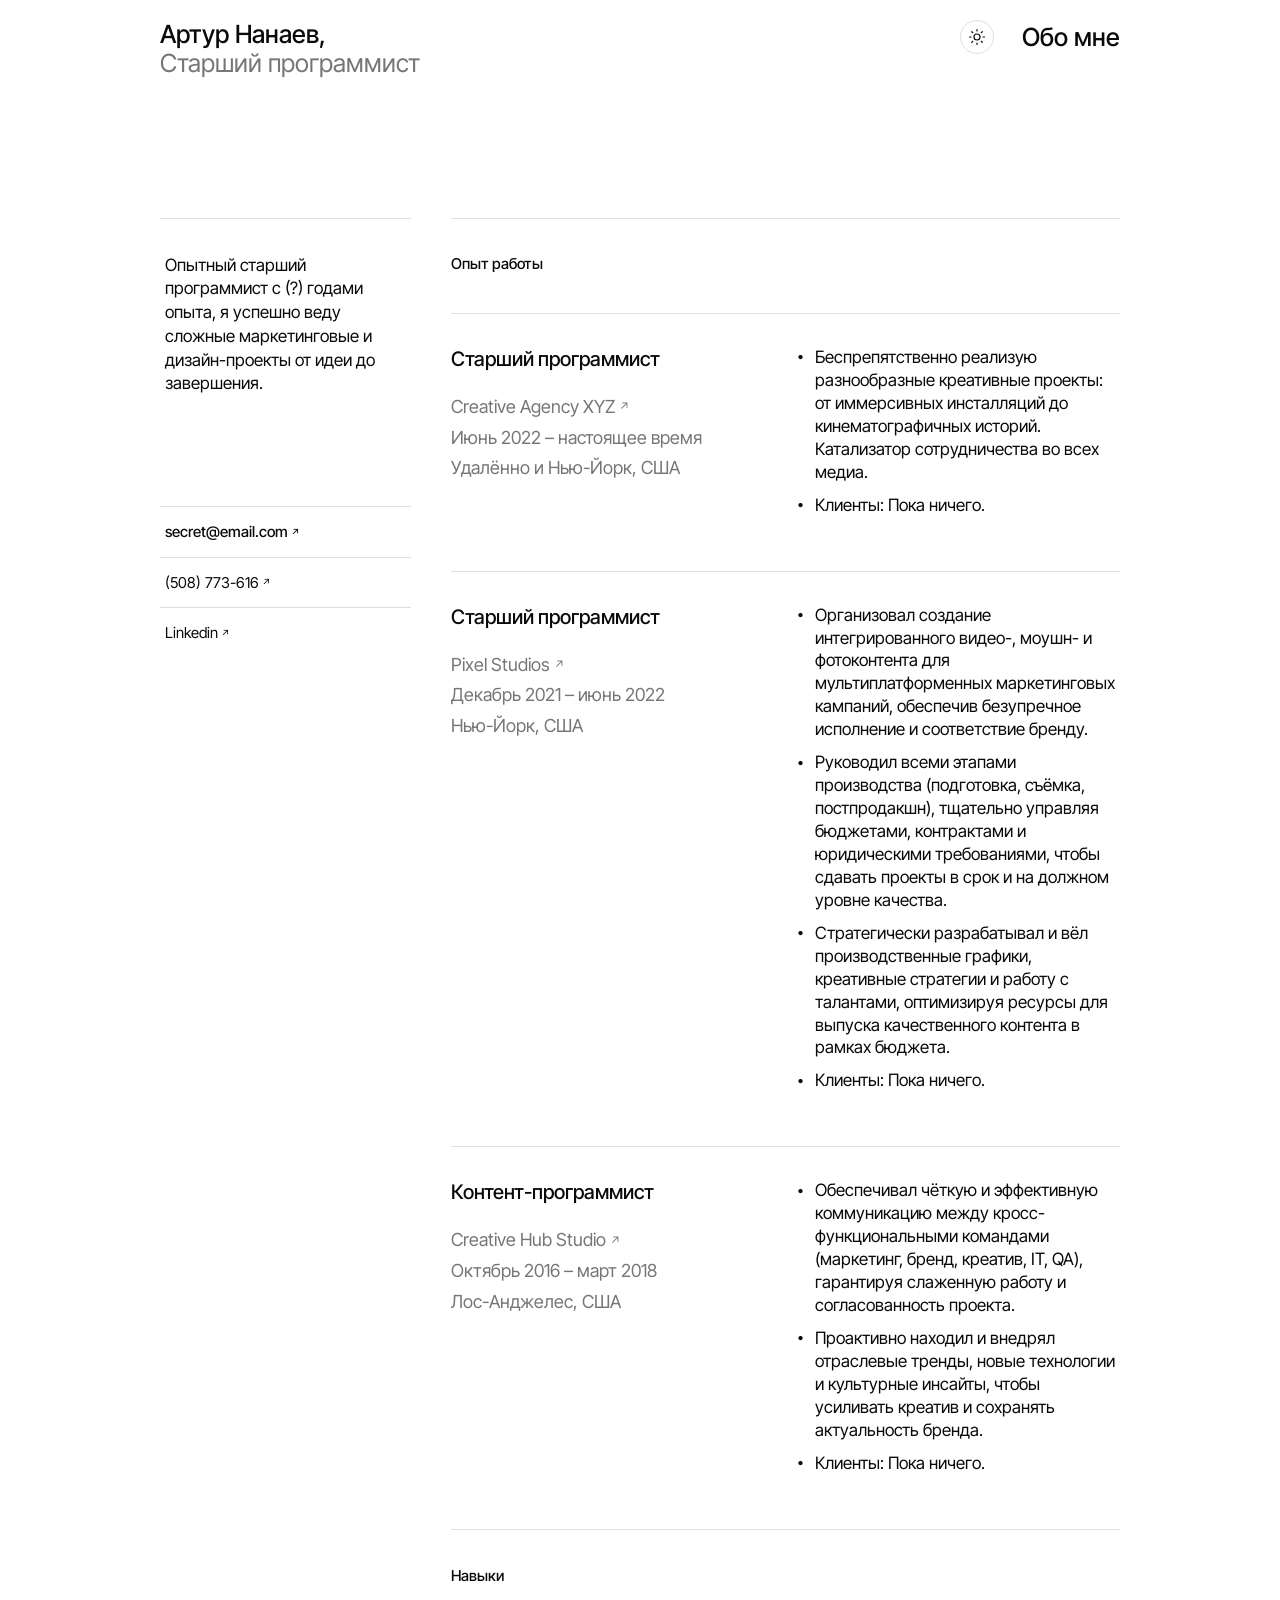
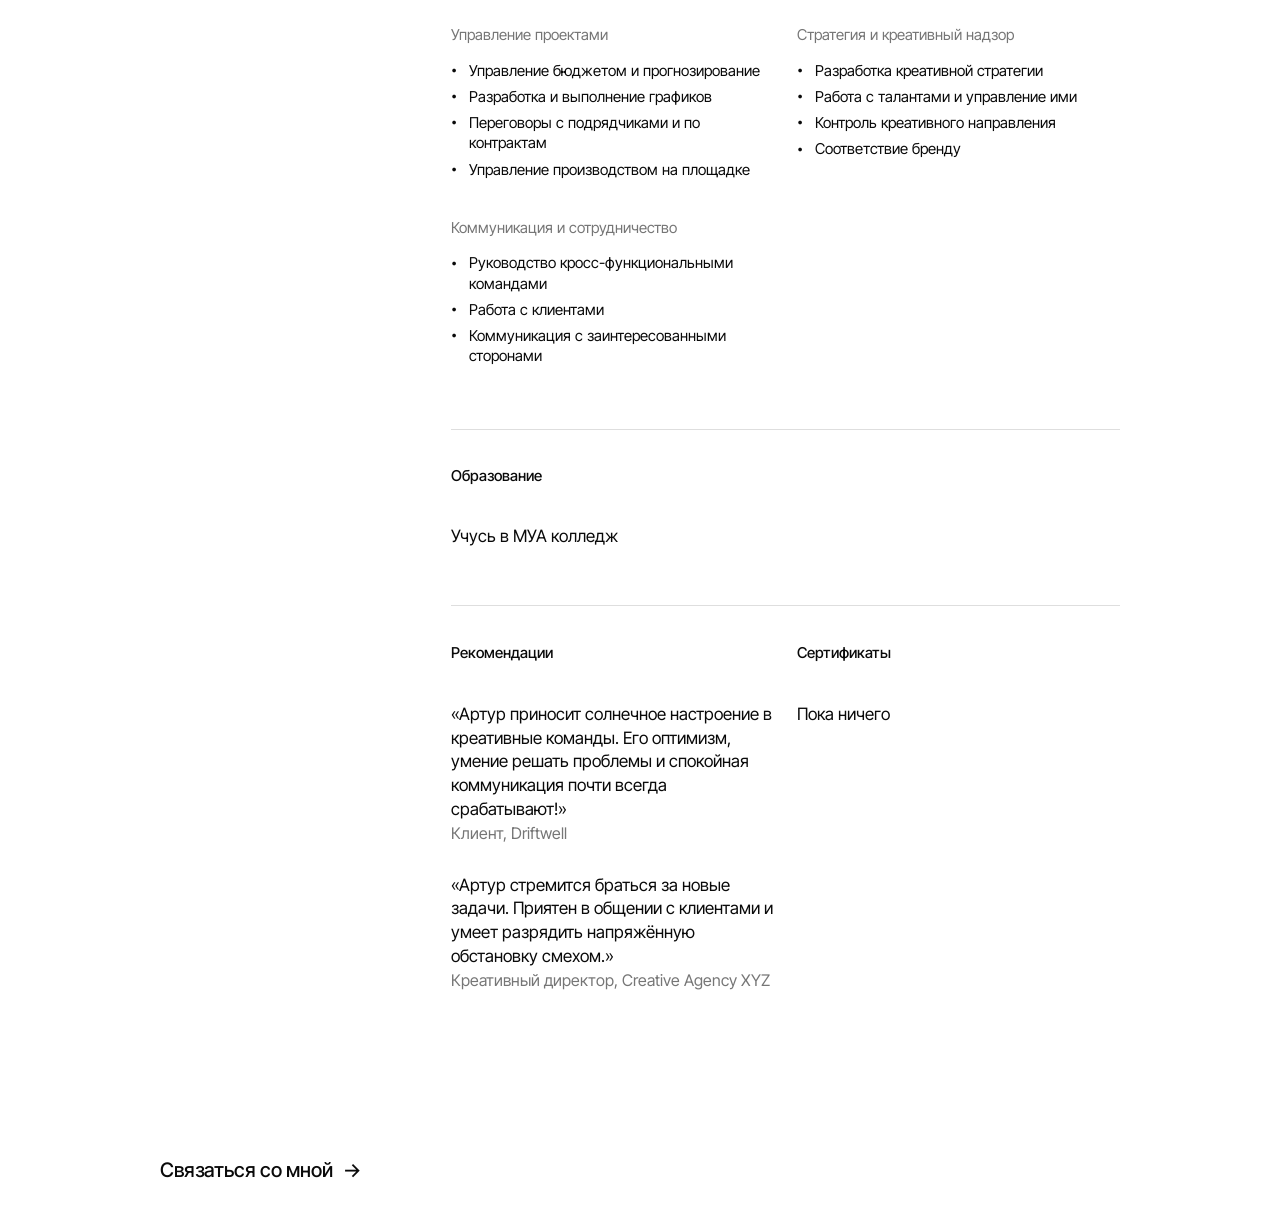
==== index.html @ e20e087a "Add files via upload" ====
<!DOCTYPE html>
<html lang="ru">
<head>
<meta charset="utf-8">
<title>Артур Нанаев, старший программист</title>
<meta name="viewport" content="width=device-width, initial-scale=1, viewport-fit=cover">
<link rel="stylesheet" href="https://fonts.googleapis.com/css2?family=Inter+Tight:wght@300;400;500;600&display=swap&subset=cyrillic">
<meta name="theme-color" content="#000000">
<script>(function(){var t;try{t=localStorage.getItem("theme")}catch(e){}if(!t)t=window.matchMedia&&matchMedia("(prefers-color-scheme: light)").matches?"light":"dark";document.documentElement.setAttribute("data-theme",t)})();</script>
<link rel="stylesheet" href="style.css">
</head>
<body>
<div class="progress" id="progress"></div>
<div class="wrap">
<header>
 <div>Артур Нанаев,<div class="role">Старший программист</div></div>
 <div class="actions">
  <button id="theme" class="theme" type="button" aria-label="Включить светлую тему" aria-pressed="false">
   <svg class="moon" viewBox="0 0 24 24" aria-hidden="true"><path d="M21 12.8A9 9 0 1 1 11.2 3a7 7 0 0 0 9.8 9.8z"/></svg>
   <svg class="sun" viewBox="0 0 24 24" aria-hidden="true"><circle cx="12" cy="12" r="4"/><path d="M12 2v2M12 20v2M4.9 4.9l1.4 1.4M17.7 17.7l1.4 1.4M2 12h2M20 12h2M4.9 19.1l1.4-1.4M17.7 6.3l1.4-1.4"/></svg>
  </button>
  <button id="nav" type="button">Обо мне</button>
 </div>
</header>

<main class="grid">
 <aside class="side">
  <p class="bio" data-reveal>Опытный старший программист с (?) годами опыта, я успешно веду сложные маркетинговые и дизайн-проекты от идеи до завершения.</p>
  <div class="contact" data-reveal>
   <a class="ext" href="mailto:nanaghostbuga@gmail.com">secret@email.com</a>
   <a class="ext" href="tel:+996508773616">(508) 773-616</a>
   <a class="ext" href="#">Linkedin</a>
  </div>
 </aside>

 <div class="main">
  <section id="about" class="page">
   <div class="label" data-reveal>Опыт работы</div>
   <article class="row" data-reveal><div><h3>Старший программист</h3><div class="meta"><a class="ext ul" href="#">Creative Agency XYZ</a><br>Июнь 2022 – настоящее время<br>Удалённо и Нью-Йорк, США</div></div>
    <ul><li>Беспрепятственно реализую разнообразные креативные проекты: от иммерсивных инсталляций до кинематографичных историй. Катализатор сотрудничества во всех медиа.</li><li>Клиенты: Пока ничего.</li></ul></article>
   <article class="row" data-reveal><div><h3>Старший программист</h3><div class="meta"><a class="ext ul" href="#">Pixel Studios</a><br>Декабрь 2021 – июнь 2022<br>Нью-Йорк, США</div></div>
    <ul><li>Организовал создание интегрированного видео-, моушн- и фотоконтента для мультиплатформенных маркетинговых кампаний, обеспечив безупречное исполнение и соответствие бренду.</li><li>Руководил всеми этапами производства (подготовка, съёмка, постпродакшн), тщательно управляя бюджетами, контрактами и юридическими требованиями, чтобы сдавать проекты в срок и на должном уровне качества.</li><li>Стратегически разрабатывал и вёл производственные графики, креативные стратегии и работу с талантами, оптимизируя ресурсы для выпуска качественного контента в рамках бюджета.</li><li>Клиенты: Пока ничего.</li></ul></article>
   <article class="row" data-reveal><div><h3>Контент-программист</h3><div class="meta"><a class="ext ul" href="#">Creative Hub Studio</a><br>Октябрь 2016 – март 2018<br>Лос-Анджелес, США</div></div>
    <ul><li>Обеспечивал чёткую и эффективную коммуникацию между кросс-функциональными командами (маркетинг, бренд, креатив, IT, QA), гарантируя слаженную работу и согласованность проекта.</li><li>Проактивно находил и внедрял отраслевые тренды, новые технологии и культурные инсайты, чтобы усиливать креатив и сохранять актуальность бренда.</li><li>Клиенты: Пока ничего.</li></ul></article>

   <section class="sec" data-reveal><div class="label">Навыки</div>
    <div class="skills">
     <div><h4>Управление проектами</h4><ul class="sk"><li>Управление бюджетом и прогнозирование</li><li>Разработка и выполнение графиков</li><li>Переговоры с подрядчиками и по контрактам</li><li>Управление производством на площадке</li></ul></div>
     <div><h4>Стратегия и креативный надзор</h4><ul class="sk"><li>Разработка креативной стратегии</li><li>Работа с талантами и управление ими</li><li>Контроль креативного направления</li><li>Соответствие бренду</li></ul></div>
     <div><h4>Коммуникация и сотрудничество</h4><ul class="sk"><li>Руководство кросс-функциональными командами</li><li>Работа с клиентами</li><li>Коммуникация с заинтересованными сторонами</li></ul></div>
    </div></section>

   <section class="sec" data-reveal><div class="label">Образование</div>
    <div class="two"><div>Учусь в МУА колледж</div><div><div class="meta"></div></div></div></section>

   <section class="sec" data-reveal><div class="two">
    <div><div class="label flush">Рекомендации</div>
     <p class="q">«Артур приносит солнечное настроение в креативные команды. Его оптимизм, умение решать проблемы и спокойная коммуникация почти всегда срабатывают!»<br><span class="meta">Клиент, Driftwell</span></p>
     <p class="q">«Артур стремится браться за новые задачи. Приятен в общении с клиентами и умеет разрядить напряжённую обстановку смехом.»<br><span class="meta">Креативный директор, Creative Agency XYZ</span></p></div>
    <div><div class="label flush">Сертификаты</div>
     <p>Пока ничего</p></div>
   </div></section>
  </section>

  <section id="back" class="page hidden">
   <div class="label" data-reveal>Обо мне</div>
   <div class="about" data-reveal>
    <p>Вот как обстоят дела. Я Артур, и, честно? По-моему, быть программистом — это как быть очень организованным другом, который ещё и ниндзя в создании крутых вещей. Моя философия? Всё гладко, всё с удовольствием, и чтобы каждого слышали. Я люблю создавать пространство для творчества — когда в понедельник утром действительно хочется на работу.</p>
    <p>Я верю в то, что нужно проговаривать проблемы, даже если это просто возможность пожаловаться на тот самый шрифт, который сводит нас всех с ума. Я также тот, кто закажет экстренную пиццу, когда мы засиживаемся допоздна, и, скорее всего, приведёт в офис свою собаку Бисквит — для поднятия боевого духа.</p>
    <p>Больше всего я люблю видеть, как команда «щёлкает», идеи отскакивают друг от друга, а проекты оживают. Дело не только в готовом продукте, но и в смехе и связях, которые мы создаём по пути.</p>
    <p>Я хочу делать классные вещи с классными людьми и, может быть, урвать пару минут собачьих обнимашек.</p>
   </div>
   <div class="label" data-reveal>Клиенты</div>
   <p data-reveal>Пока ничего.</p>
  </section>
 </div>
</main>

<footer data-reveal><a class="ul" href="mailto:nanaghostbuga@gmail.com">Связаться со мной</a></footer>
</div>
<script src="main.js"></script>
<script src="style.css"></script>
</body>
</html>
---- style.css ----
/* ===== Theme tokens ===== */
:root{
  --bg:#000;--fg:#fff;--mute:#8c8c8c;--line:#2a2a2a;--hover:#1a1a1a;
  --ease:cubic-bezier(.2,.7,.2,1);
  color-scheme:dark;
}
:root[data-theme="light"]{
  --bg:#fff;--fg:#0a0a0a;--mute:#767676;--line:#dedede;--hover:#f2f2f2;
  color-scheme:light;
}
:root{box-sizing:border-box;padding-top:env(safe-area-inset-top,0px);padding-bottom:env(safe-area-inset-bottom,0px)}
html{scroll-behavior:smooth;scroll-padding-top:env(safe-area-inset-top,0px);background:var(--bg)}
*,*::before,*::after{box-sizing:inherit}
html.theme-anim,html.theme-anim *,html.theme-anim *::before,html.theme-anim *::after{
  transition:background-color .45s var(--ease),color .45s var(--ease),border-color .45s var(--ease),fill .45s var(--ease),stroke .45s var(--ease)!important}

/* ===== Base ===== */
body{margin:0;background:var(--bg);color:var(--fg);font:400 15px/1.3 "Inter Tight","Helvetica Neue",Helvetica,Arial,sans-serif;-webkit-font-smoothing:antialiased}
a{color:inherit;text-decoration:none}
button{font:inherit;color:inherit;background:none;border:0;padding:0;cursor:pointer}
::selection{background:var(--fg);color:var(--bg)}
:focus-visible{outline:2px solid var(--fg);outline-offset:4px;border-radius:2px}

/* external-link arrow */
a.ext::after{content:"↗";display:inline-block;margin-left:.35em;font-size:.65em;vertical-align:.15em;transition:transform .3s var(--ease)}
a.ext:hover::after{transform:translate(2px,-2px)}
/* animated underline */
.ul{background:linear-gradient(currentColor,currentColor) 0 100%/0 1px no-repeat;transition:background-size .35s var(--ease)}
.ul:hover{background-size:100% 1px}

/* scroll progress */
.progress{position:fixed;left:0;top:0;height:2px;width:100%;background:var(--fg);transform:scaleX(0);transform-origin:left;z-index:20}

/* ===== Layout ===== */
.wrap{max-width:1440px;margin:0 auto;padding:0 clamp(20px,12.5vw,180px);min-height:100vh;display:flex;flex-direction:column}
header{display:flex;justify-content:space-between;align-items:flex-start;padding-top:20px;font-size:25px;font-weight:500;line-height:1.15}
header .role{color:var(--mute);font-weight:400}
.actions{display:flex;align-items:center;gap:28px}
#nav{font-size:25px;font-weight:500;position:relative}
#nav::after{content:"";position:absolute;left:0;right:0;bottom:-2px;height:2px;background:currentColor;transform:scaleX(0);transform-origin:right;transition:transform .4s var(--ease)}
#nav:hover::after{transform:scaleX(1);transform-origin:left}

/* theme toggle */
.theme{position:relative;width:34px;height:34px;border-radius:50%;border:1px solid var(--line);display:grid;place-items:center;transition:transform .4s var(--ease),border-color .3s,background-color .3s}
.theme:hover{background:var(--hover);transform:rotate(18deg)}
.theme:active{transform:scale(.9)}
.theme svg{position:absolute;width:18px;height:18px;fill:none;stroke:currentColor;stroke-width:1.6;stroke-linecap:round;stroke-linejoin:round;transition:transform .6s var(--ease),opacity .4s}
.theme .sun{opacity:0;transform:rotate(-90deg) scale(.4)}
.theme .moon{opacity:1;transform:none}
:root[data-theme="light"] .theme .sun{opacity:1;transform:none}
:root[data-theme="light"] .theme .moon{opacity:0;transform:rotate(90deg) scale(.4)}

.grid{display:grid;grid-template-columns:minmax(0,3fr) minmax(0,8fr);gap:0 40px;margin-top:140px;flex:1;align-items:start}
.side,.main{position:relative}
.side::before,.main::before{content:"";position:absolute;top:0;left:0;right:0;height:1px;background:var(--line);transform:scaleX(0);transform-origin:left;animation:line 1.3s .35s var(--ease) forwards}
@keyframes line{to{transform:scaleX(1)}}
.side{position:sticky;top:20px}
.bio{padding:36px 0 110px 5px;font-size:17px;line-height:1.4;max-width:24ch;margin:0}
.contact a{display:block;padding:15px 5px;border-top:1px solid var(--line);font-size:15px;transition:padding-left .35s var(--ease),background-color .3s}
.contact a:first-child{font-weight:500}
.contact a:hover{padding-left:14px;background:var(--hover)}
.label{font-size:15px;font-weight:500;padding:36px 0 40px}

/* page switch */
.page{transition:opacity .3s var(--ease),transform .3s var(--ease)}
.page.leaving{opacity:0;transform:translateY(-14px)}
.hidden{display:none}

/* experience */
.row{display:grid;grid-template-columns:1fr 1fr;gap:24px;border-top:1px solid var(--line);padding:32px 0 44px}
.row h3{margin:0 0 20px;font-size:20px;font-weight:500}
.meta{color:var(--mute);font-size:18px;line-height:1.7}
.meta a{transition:color .3s}
.row:hover .meta a{color:var(--fg)}
ul{margin:0;padding:0;list-style:none}
.row li,.sk li{position:relative;padding-left:18px;margin-bottom:10px;font-size:17px;line-height:1.35}
.row li::before,.sk li::before{content:"•";position:absolute;left:0;font-size:.8em;top:.1em;transition:transform .3s var(--ease)}
.row li:hover::before,.sk li:hover::before{transform:scale(1.8)}
.sec{border-top:1px solid var(--line);padding:36px 0 56px}
.sec>.label{padding:0 0 40px}
.skills{display:grid;grid-template-columns:1fr 1fr;gap:32px 24px}
.skills h4{margin:0 0 16px;font-size:15px;font-weight:400;color:var(--mute)}
.sk li{font-size:15px;margin-bottom:6px}
.two{display:grid;grid-template-columns:1fr 1fr;gap:24px;font-size:17px;line-height:1.4}
.two .meta{font-size:16px;line-height:1.4}
.two p{margin:0 0 28px}
.two .label.flush{padding-top:0}
.q{margin:0 0 28px}

footer{padding:80px 0 28px;font-size:20px;font-weight:500}
footer a{display:inline-flex;gap:.5em;align-items:center}
footer a::after{content:"→";transition:transform .35s var(--ease)}
footer a:hover::after{transform:translateX(8px)}

/* back page */
.about{padding:40px 0 90px;font-size:22px;line-height:1.3;max-width:34em}
.about p{margin:0 0 1.3em}
.clients{display:grid;grid-template-columns:repeat(3,auto);justify-content:start;gap:36px 56px;padding-bottom:60px;font-size:17px}
.clients span{display:flex;align-items:center;gap:8px;transition:transform .4s var(--ease),opacity .3s;opacity:.85}
.clients span:hover{transform:translateY(-4px);opacity:1}
.clients i{width:18px;height:18px;border-radius:50%;background:var(--fg);display:inline-block;transition:transform .5s var(--ease)}
.clients span:hover i{transform:rotate(180deg) scale(1.15)}
.clients i.s{border-radius:3px}
.clients i.o{background:none;border:2px solid var(--fg)}
.clients .serif{font-family:Georgia,serif;letter-spacing:.08em}

/* scroll / load reveal */
[data-reveal]{opacity:0;transform:translateY(26px);transition:opacity .9s var(--ease) calc(var(--d,0)*1ms),transform .9s var(--ease) calc(var(--d,0)*1ms)}
[data-reveal].in{opacity:1;transform:none}

@media(max-width:820px){
  .grid{grid-template-columns:1fr;margin-top:64px}
  .side{position:static}
  .bio{padding-bottom:36px}
  .row,.skills,.two{grid-template-columns:1fr}
  .row{gap:20px}
  .clients{grid-template-columns:repeat(2,auto)}
  .about{font-size:18px}
  header,#nav{font-size:20px}
  .actions{gap:18px}
}
@media(prefers-reduced-motion:reduce){
  html{scroll-behavior:auto}
  *,*::before,*::after{animation-duration:.01ms!important;animation-delay:0s!important;transition-duration:.01ms!important;transition-delay:0s!important}
  [data-reveal]{opacity:1;transform:none}
  .side::before,.main::before{transform:scaleX(1)}
}
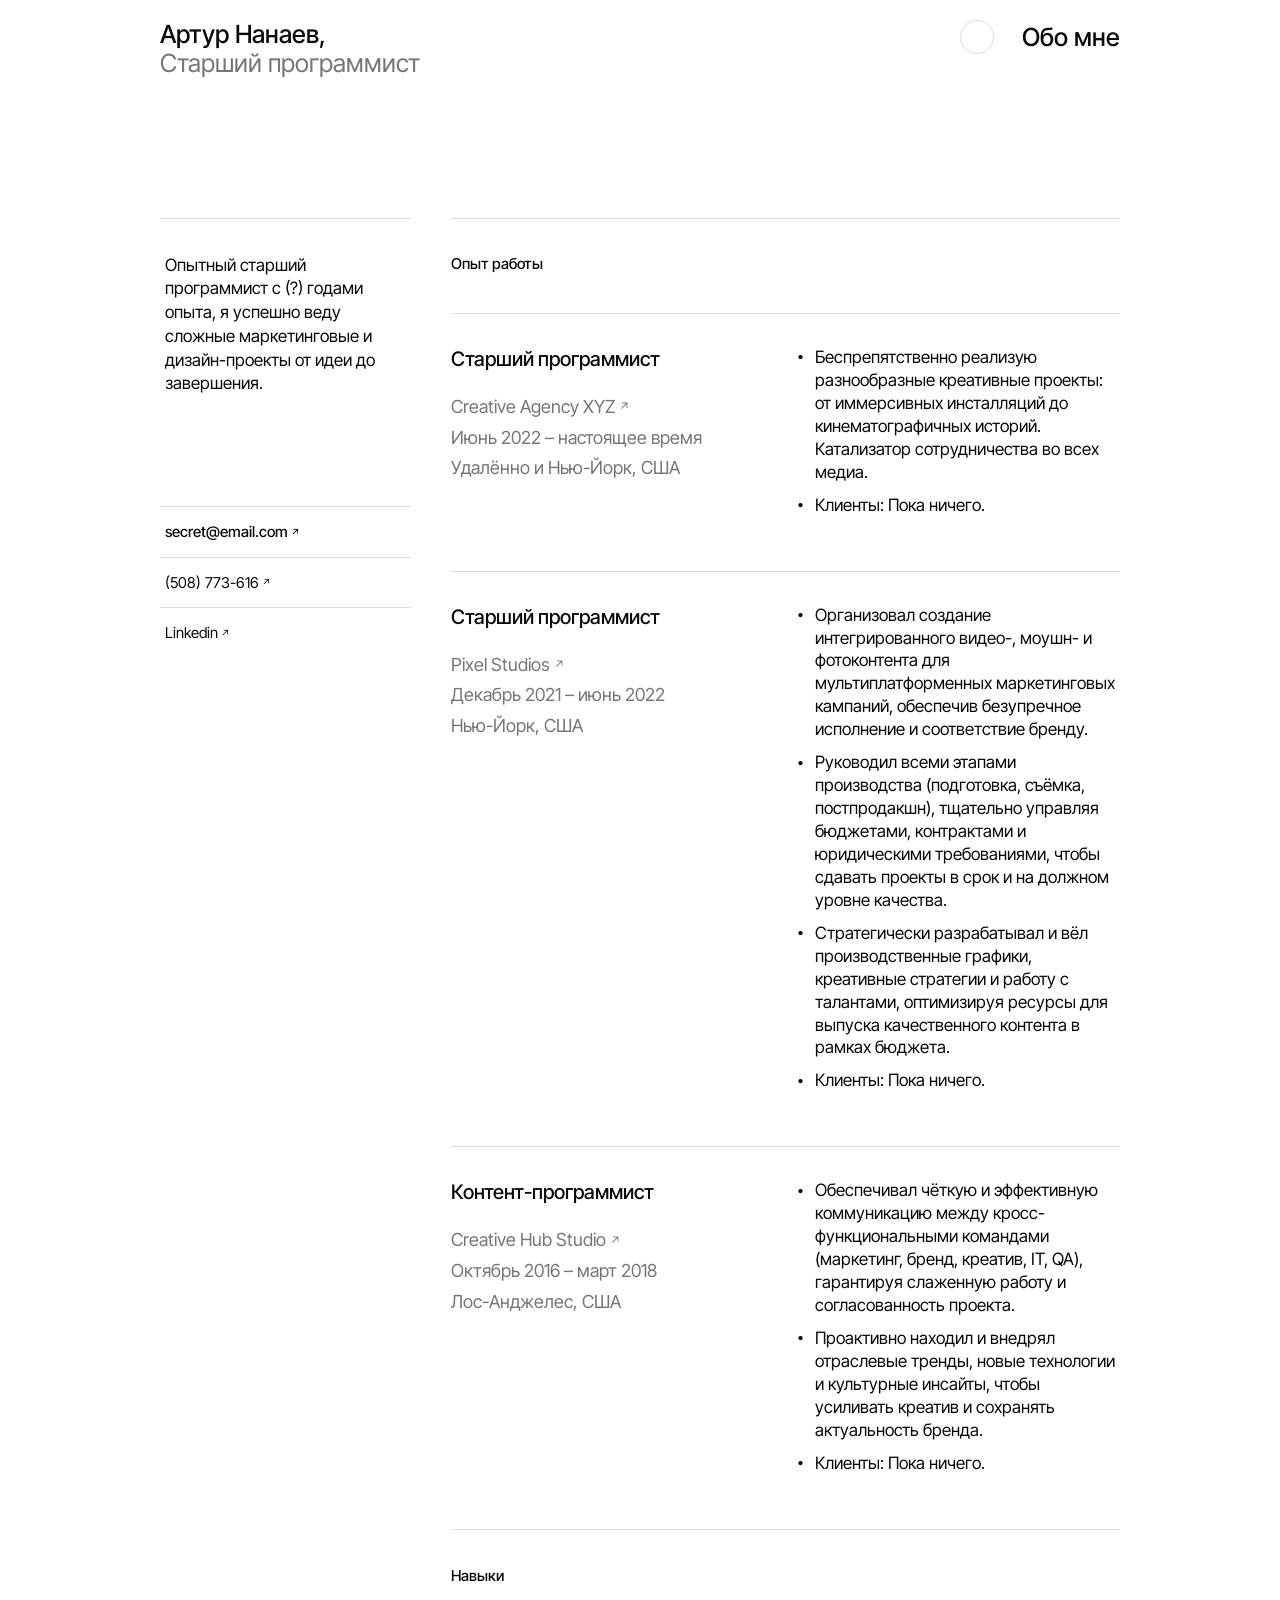
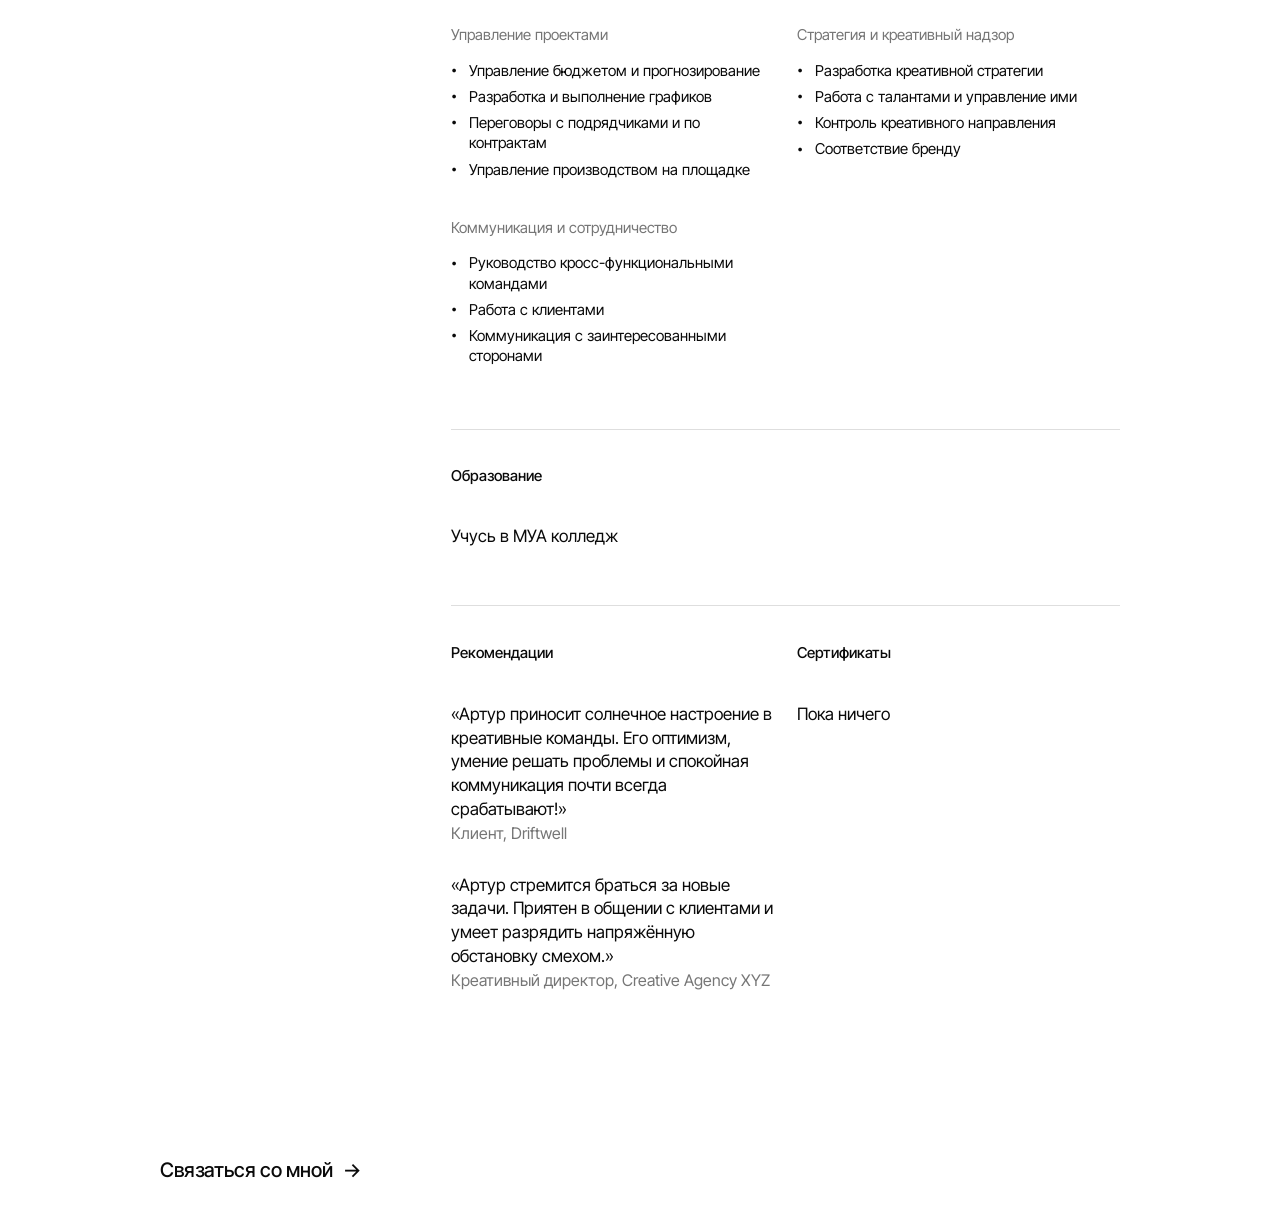
==== commit 5f3a55ea: "Add files via upload" ====
--- a/index.html
+++ b/index.html
@@ -10,23 +10,19 @@
 <link rel="stylesheet" href="style.css">
 </head>
 <body>
-<div class="progress" id="progress"></div>
 <div class="wrap">
 <header>
  <div>Артур Нанаев,<div class="role">Старший программист</div></div>
  <div class="actions">
-  <button id="theme" class="theme" type="button" aria-label="Включить светлую тему" aria-pressed="false">
-   <svg class="moon" viewBox="0 0 24 24" aria-hidden="true"><path d="M21 12.8A9 9 0 1 1 11.2 3a7 7 0 0 0 9.8 9.8z"/></svg>
-   <svg class="sun" viewBox="0 0 24 24" aria-hidden="true"><circle cx="12" cy="12" r="4"/><path d="M12 2v2M12 20v2M4.9 4.9l1.4 1.4M17.7 17.7l1.4 1.4M2 12h2M20 12h2M4.9 19.1l1.4-1.4M17.7 6.3l1.4-1.4"/></svg>
-  </button>
+  <button id="theme" class="theme" type="button" aria-label="Включить светлую тему" aria-pressed="false"></button>
   <button id="nav" type="button">Обо мне</button>
  </div>
 </header>
 
 <main class="grid">
  <aside class="side">
-  <p class="bio" data-reveal>Опытный старший программист с (?) годами опыта, я успешно веду сложные маркетинговые и дизайн-проекты от идеи до завершения.</p>
-  <div class="contact" data-reveal>
+  <p class="bio">Опытный старший программист с (?) годами опыта, я успешно веду сложные маркетинговые и дизайн-проекты от идеи до завершения.</p>
+  <div class="contact">
    <a class="ext" href="mailto:nanaghostbuga@gmail.com">secret@email.com</a>
    <a class="ext" href="tel:+996508773616">(508) 773-616</a>
    <a class="ext" href="#">Linkedin</a>
@@ -35,25 +31,25 @@
 
  <div class="main">
   <section id="about" class="page">
-   <div class="label" data-reveal>Опыт работы</div>
-   <article class="row" data-reveal><div><h3>Старший программист</h3><div class="meta"><a class="ext ul" href="#">Creative Agency XYZ</a><br>Июнь 2022 – настоящее время<br>Удалённо и Нью-Йорк, США</div></div>
+   <div class="label">Опыт работы</div>
+   <article class="row"><div><h3>Старший программист</h3><div class="meta"><a class="ext ul" href="#">Creative Agency XYZ</a><br>Июнь 2022 – настоящее время<br>Удалённо и Нью-Йорк, США</div></div>
     <ul><li>Беспрепятственно реализую разнообразные креативные проекты: от иммерсивных инсталляций до кинематографичных историй. Катализатор сотрудничества во всех медиа.</li><li>Клиенты: Пока ничего.</li></ul></article>
-   <article class="row" data-reveal><div><h3>Старший программист</h3><div class="meta"><a class="ext ul" href="#">Pixel Studios</a><br>Декабрь 2021 – июнь 2022<br>Нью-Йорк, США</div></div>
+   <article class="row"><div><h3>Старший программист</h3><div class="meta"><a class="ext ul" href="#">Pixel Studios</a><br>Декабрь 2021 – июнь 2022<br>Нью-Йорк, США</div></div>
     <ul><li>Организовал создание интегрированного видео-, моушн- и фотоконтента для мультиплатформенных маркетинговых кампаний, обеспечив безупречное исполнение и соответствие бренду.</li><li>Руководил всеми этапами производства (подготовка, съёмка, постпродакшн), тщательно управляя бюджетами, контрактами и юридическими требованиями, чтобы сдавать проекты в срок и на должном уровне качества.</li><li>Стратегически разрабатывал и вёл производственные графики, креативные стратегии и работу с талантами, оптимизируя ресурсы для выпуска качественного контента в рамках бюджета.</li><li>Клиенты: Пока ничего.</li></ul></article>
-   <article class="row" data-reveal><div><h3>Контент-программист</h3><div class="meta"><a class="ext ul" href="#">Creative Hub Studio</a><br>Октябрь 2016 – март 2018<br>Лос-Анджелес, США</div></div>
+   <article class="row"><div><h3>Контент-программист</h3><div class="meta"><a class="ext ul" href="#">Creative Hub Studio</a><br>Октябрь 2016 – март 2018<br>Лос-Анджелес, США</div></div>
     <ul><li>Обеспечивал чёткую и эффективную коммуникацию между кросс-функциональными командами (маркетинг, бренд, креатив, IT, QA), гарантируя слаженную работу и согласованность проекта.</li><li>Проактивно находил и внедрял отраслевые тренды, новые технологии и культурные инсайты, чтобы усиливать креатив и сохранять актуальность бренда.</li><li>Клиенты: Пока ничего.</li></ul></article>
 
-   <section class="sec" data-reveal><div class="label">Навыки</div>
+   <section class="sec"><div class="label">Навыки</div>
     <div class="skills">
      <div><h4>Управление проектами</h4><ul class="sk"><li>Управление бюджетом и прогнозирование</li><li>Разработка и выполнение графиков</li><li>Переговоры с подрядчиками и по контрактам</li><li>Управление производством на площадке</li></ul></div>
      <div><h4>Стратегия и креативный надзор</h4><ul class="sk"><li>Разработка креативной стратегии</li><li>Работа с талантами и управление ими</li><li>Контроль креативного направления</li><li>Соответствие бренду</li></ul></div>
      <div><h4>Коммуникация и сотрудничество</h4><ul class="sk"><li>Руководство кросс-функциональными командами</li><li>Работа с клиентами</li><li>Коммуникация с заинтересованными сторонами</li></ul></div>
     </div></section>
 
-   <section class="sec" data-reveal><div class="label">Образование</div>
+   <section class="sec"><div class="label">Образование</div>
     <div class="two"><div>Учусь в МУА колледж</div><div><div class="meta"></div></div></div></section>
 
-   <section class="sec" data-reveal><div class="two">
+   <section class="sec"><div class="two">
     <div><div class="label flush">Рекомендации</div>
      <p class="q">«Артур приносит солнечное настроение в креативные команды. Его оптимизм, умение решать проблемы и спокойная коммуникация почти всегда срабатывают!»<br><span class="meta">Клиент, Driftwell</span></p>
      <p class="q">«Артур стремится браться за новые задачи. Приятен в общении с клиентами и умеет разрядить напряжённую обстановку смехом.»<br><span class="meta">Креативный директор, Creative Agency XYZ</span></p></div>
@@ -63,22 +59,21 @@
   </section>
 
   <section id="back" class="page hidden">
-   <div class="label" data-reveal>Обо мне</div>
-   <div class="about" data-reveal>
+   <div class="label">Обо мне</div>
+   <div class="about">
     <p>Вот как обстоят дела. Я Артур, и, честно? По-моему, быть программистом — это как быть очень организованным другом, который ещё и ниндзя в создании крутых вещей. Моя философия? Всё гладко, всё с удовольствием, и чтобы каждого слышали. Я люблю создавать пространство для творчества — когда в понедельник утром действительно хочется на работу.</p>
     <p>Я верю в то, что нужно проговаривать проблемы, даже если это просто возможность пожаловаться на тот самый шрифт, который сводит нас всех с ума. Я также тот, кто закажет экстренную пиццу, когда мы засиживаемся допоздна, и, скорее всего, приведёт в офис свою собаку Бисквит — для поднятия боевого духа.</p>
     <p>Больше всего я люблю видеть, как команда «щёлкает», идеи отскакивают друг от друга, а проекты оживают. Дело не только в готовом продукте, но и в смехе и связях, которые мы создаём по пути.</p>
     <p>Я хочу делать классные вещи с классными людьми и, может быть, урвать пару минут собачьих обнимашек.</p>
    </div>
-   <div class="label" data-reveal>Клиенты</div>
-   <p data-reveal>Пока ничего.</p>
+   <div class="label">Клиенты</div>
+   <p>Пока ничего.</p>
   </section>
  </div>
 </main>
 
-<footer data-reveal><a class="ul" href="mailto:nanaghostbuga@gmail.com">Связаться со мной</a></footer>
+<footer><a class="ul" href="mailto:nanaghostbuga@gmail.com">Связаться со мной</a></footer>
 </div>
 <script src="main.js"></script>
-<script src="style.css"></script>
 </body>
 </html>
--- a/style.css
+++ b/style.css
@@ -1,127 +1,573 @@
-/* ===== Theme tokens ===== */
-:root{
-  --bg:#000;--fg:#fff;--mute:#8c8c8c;--line:#2a2a2a;--hover:#1a1a1a;
-  --ease:cubic-bezier(.2,.7,.2,1);
-  color-scheme:dark;
-}
-:root[data-theme="light"]{
-  --bg:#fff;--fg:#0a0a0a;--mute:#767676;--line:#dedede;--hover:#f2f2f2;
-  color-scheme:light;
-}
-:root{box-sizing:border-box;padding-top:env(safe-area-inset-top,0px);padding-bottom:env(safe-area-inset-bottom,0px)}
-html{scroll-behavior:smooth;scroll-padding-top:env(safe-area-inset-top,0px);background:var(--bg)}
-*,*::before,*::after{box-sizing:inherit}
-html.theme-anim,html.theme-anim *,html.theme-anim *::before,html.theme-anim *::after{
-  transition:background-color .45s var(--ease),color .45s var(--ease),border-color .45s var(--ease),fill .45s var(--ease),stroke .45s var(--ease)!important}
-
-/* ===== Base ===== */
-body{margin:0;background:var(--bg);color:var(--fg);font:400 15px/1.3 "Inter Tight","Helvetica Neue",Helvetica,Arial,sans-serif;-webkit-font-smoothing:antialiased}
-a{color:inherit;text-decoration:none}
-button{font:inherit;color:inherit;background:none;border:0;padding:0;cursor:pointer}
-::selection{background:var(--fg);color:var(--bg)}
-:focus-visible{outline:2px solid var(--fg);outline-offset:4px;border-radius:2px}
-
-/* external-link arrow */
-a.ext::after{content:"↗";display:inline-block;margin-left:.35em;font-size:.65em;vertical-align:.15em;transition:transform .3s var(--ease)}
-a.ext:hover::after{transform:translate(2px,-2px)}
-/* animated underline */
-.ul{background:linear-gradient(currentColor,currentColor) 0 100%/0 1px no-repeat;transition:background-size .35s var(--ease)}
-.ul:hover{background-size:100% 1px}
-
-/* scroll progress */
-.progress{position:fixed;left:0;top:0;height:2px;width:100%;background:var(--fg);transform:scaleX(0);transform-origin:left;z-index:20}
-
-/* ===== Layout ===== */
-.wrap{max-width:1440px;margin:0 auto;padding:0 clamp(20px,12.5vw,180px);min-height:100vh;display:flex;flex-direction:column}
-header{display:flex;justify-content:space-between;align-items:flex-start;padding-top:20px;font-size:25px;font-weight:500;line-height:1.15}
-header .role{color:var(--mute);font-weight:400}
-.actions{display:flex;align-items:center;gap:28px}
-#nav{font-size:25px;font-weight:500;position:relative}
-#nav::after{content:"";position:absolute;left:0;right:0;bottom:-2px;height:2px;background:currentColor;transform:scaleX(0);transform-origin:right;transition:transform .4s var(--ease)}
-#nav:hover::after{transform:scaleX(1);transform-origin:left}
-
-/* theme toggle */
-.theme{position:relative;width:34px;height:34px;border-radius:50%;border:1px solid var(--line);display:grid;place-items:center;transition:transform .4s var(--ease),border-color .3s,background-color .3s}
-.theme:hover{background:var(--hover);transform:rotate(18deg)}
-.theme:active{transform:scale(.9)}
-.theme svg{position:absolute;width:18px;height:18px;fill:none;stroke:currentColor;stroke-width:1.6;stroke-linecap:round;stroke-linejoin:round;transition:transform .6s var(--ease),opacity .4s}
-.theme .sun{opacity:0;transform:rotate(-90deg) scale(.4)}
-.theme .moon{opacity:1;transform:none}
-:root[data-theme="light"] .theme .sun{opacity:1;transform:none}
-:root[data-theme="light"] .theme .moon{opacity:0;transform:rotate(90deg) scale(.4)}
-
-.grid{display:grid;grid-template-columns:minmax(0,3fr) minmax(0,8fr);gap:0 40px;margin-top:140px;flex:1;align-items:start}
-.side,.main{position:relative}
-.side::before,.main::before{content:"";position:absolute;top:0;left:0;right:0;height:1px;background:var(--line);transform:scaleX(0);transform-origin:left;animation:line 1.3s .35s var(--ease) forwards}
-@keyframes line{to{transform:scaleX(1)}}
-.side{position:sticky;top:20px}
-.bio{padding:36px 0 110px 5px;font-size:17px;line-height:1.4;max-width:24ch;margin:0}
-.contact a{display:block;padding:15px 5px;border-top:1px solid var(--line);font-size:15px;transition:padding-left .35s var(--ease),background-color .3s}
-.contact a:first-child{font-weight:500}
-.contact a:hover{padding-left:14px;background:var(--hover)}
-.label{font-size:15px;font-weight:500;padding:36px 0 40px}
-
-/* page switch */
-.page{transition:opacity .3s var(--ease),transform .3s var(--ease)}
-.page.leaving{opacity:0;transform:translateY(-14px)}
-.hidden{display:none}
-
-/* experience */
-.row{display:grid;grid-template-columns:1fr 1fr;gap:24px;border-top:1px solid var(--line);padding:32px 0 44px}
-.row h3{margin:0 0 20px;font-size:20px;font-weight:500}
-.meta{color:var(--mute);font-size:18px;line-height:1.7}
-.meta a{transition:color .3s}
-.row:hover .meta a{color:var(--fg)}
-ul{margin:0;padding:0;list-style:none}
-.row li,.sk li{position:relative;padding-left:18px;margin-bottom:10px;font-size:17px;line-height:1.35}
-.row li::before,.sk li::before{content:"•";position:absolute;left:0;font-size:.8em;top:.1em;transition:transform .3s var(--ease)}
-.row li:hover::before,.sk li:hover::before{transform:scale(1.8)}
-.sec{border-top:1px solid var(--line);padding:36px 0 56px}
-.sec>.label{padding:0 0 40px}
-.skills{display:grid;grid-template-columns:1fr 1fr;gap:32px 24px}
-.skills h4{margin:0 0 16px;font-size:15px;font-weight:400;color:var(--mute)}
-.sk li{font-size:15px;margin-bottom:6px}
-.two{display:grid;grid-template-columns:1fr 1fr;gap:24px;font-size:17px;line-height:1.4}
-.two .meta{font-size:16px;line-height:1.4}
-.two p{margin:0 0 28px}
-.two .label.flush{padding-top:0}
-.q{margin:0 0 28px}
-
-footer{padding:80px 0 28px;font-size:20px;font-weight:500}
-footer a{display:inline-flex;gap:.5em;align-items:center}
-footer a::after{content:"→";transition:transform .35s var(--ease)}
-footer a:hover::after{transform:translateX(8px)}
-
-/* back page */
-.about{padding:40px 0 90px;font-size:22px;line-height:1.3;max-width:34em}
-.about p{margin:0 0 1.3em}
-.clients{display:grid;grid-template-columns:repeat(3,auto);justify-content:start;gap:36px 56px;padding-bottom:60px;font-size:17px}
-.clients span{display:flex;align-items:center;gap:8px;transition:transform .4s var(--ease),opacity .3s;opacity:.85}
-.clients span:hover{transform:translateY(-4px);opacity:1}
-.clients i{width:18px;height:18px;border-radius:50%;background:var(--fg);display:inline-block;transition:transform .5s var(--ease)}
-.clients span:hover i{transform:rotate(180deg) scale(1.15)}
-.clients i.s{border-radius:3px}
-.clients i.o{background:none;border:2px solid var(--fg)}
-.clients .serif{font-family:Georgia,serif;letter-spacing:.08em}
-
-/* scroll / load reveal */
-[data-reveal]{opacity:0;transform:translateY(26px);transition:opacity .9s var(--ease) calc(var(--d,0)*1ms),transform .9s var(--ease) calc(var(--d,0)*1ms)}
-[data-reveal].in{opacity:1;transform:none}
-
-@media(max-width:820px){
-  .grid{grid-template-columns:1fr;margin-top:64px}
-  .side{position:static}
-  .bio{padding-bottom:36px}
-  .row,.skills,.two{grid-template-columns:1fr}
-  .row{gap:20px}
-  .clients{grid-template-columns:repeat(2,auto)}
-  .about{font-size:18px}
-  header,#nav{font-size:20px}
-  .actions{gap:18px}
-}
-@media(prefers-reduced-motion:reduce){
-  html{scroll-behavior:auto}
-  *,*::before,*::after{animation-duration:.01ms!important;animation-delay:0s!important;transition-duration:.01ms!important;transition-delay:0s!important}
-  [data-reveal]{opacity:1;transform:none}
-  .side::before,.main::before{transform:scaleX(1)}
-}
+/* =========================================================
+   1. ПЕРЕМЕННЫЕ (ЦВЕТА ТЕМ)
+   Переменные задаются один раз и используются везде через var(--имя).
+   Чтобы сменить тему, достаточно поменять значения переменных,
+   а не переписывать каждый цвет по отдельности.
+   ========================================================= */
+
+/* Тёмная тема: действует по умолчанию */
+:root {
+  --bg: #000;        /* фон страницы */
+  --fg: #fff;        /* основной цвет текста */
+  --mute: #8c8c8c;   /* приглушённый серый (должность, даты) */
+  --line: #2a2a2a;   /* цвет тонких разделительных линий */
+  --hover: #1a1a1a;  /* фон при наведении на контакты и кнопку темы */
+
+  /* Подсказка браузеру: тема тёмная (скроллбары, поля ввода станут тёмными) */
+  color-scheme: dark;
+}
+
+/* Светлая тема: включается, когда у <html> стоит атрибут data-theme="light".
+   Его ставит JavaScript при клике на кнопку темы. Переопределяем только цвета. */
+:root[data-theme="light"] {
+  --bg: #fff;
+  --fg: #0a0a0a;
+  --mute: #767676;
+  --line: #dedede;
+  --hover: #f2f2f2;
+  color-scheme: light;
+}
+
+
+/* =========================================================
+   2. ОБЩИЕ НАСТРОЙКИ
+   ========================================================= */
+
+/* Отступы сверху и снизу на телефонах с «чёлкой» и системными панелями.
+   На компьютере env(...) равен 0, поэтому ничего не меняется. */
+:root {
+  box-sizing: border-box;
+  padding-top: env(safe-area-inset-top, 0px);
+  padding-bottom: env(safe-area-inset-bottom, 0px);
+}
+
+html {
+  scroll-padding-top: env(safe-area-inset-top, 0px);    /* запас сверху при прокрутке к якорям */
+  background: var(--bg);                                /* фон под всей страницей */
+}
+
+/* Размер блока считается вместе с padding и border.
+   Так проще верстать: width: 100% не вылезает за края. */
+*,
+*::before,
+*::after {
+  box-sizing: inherit;
+}
+
+
+/* =========================================================
+   3. БАЗОВЫЕ ЭЛЕМЕНТЫ
+   ========================================================= */
+
+/* Шрифт, цвет и фон всей страницы.
+   font: вес 400, размер 15px, межстрочный интервал 1.3, затем список шрифтов:
+   если Inter Tight не загрузился, браузер возьмёт следующий по списку. */
+body {
+  margin: 0;
+  background: var(--bg);
+  color: var(--fg);
+  font: 400 15px/1.3 "Inter Tight", "Helvetica Neue", Helvetica, Arial, sans-serif;
+  -webkit-font-smoothing: antialiased;   /* более гладкий текст на macOS */
+}
+
+/* Ссылки наследуют цвет текста и без подчёркивания по умолчанию */
+a {
+  color: inherit;
+  text-decoration: none;
+}
+
+/* Сбрасываем стандартный вид кнопок, чтобы они выглядели как обычный текст */
+button {
+  font: inherit;
+  color: inherit;
+  background: none;
+  border: 0;
+  padding: 0;
+  cursor: pointer;
+}
+
+/* Цвет выделения текста мышью: инвертирован относительно темы */
+::selection {
+  background: var(--fg);
+  color: var(--bg);
+}
+
+/* Рамка вокруг элемента при навигации с клавиатуры (Tab).
+   Помогает людям, которые не пользуются мышью. */
+:focus-visible {
+  outline: 2px solid var(--fg);
+  outline-offset: 4px;
+  border-radius: 2px;
+}
+
+
+/* =========================================================
+   4. МАЛЕНЬКИЕ ПЕРЕИСПОЛЬЗУЕМЫЕ СТИЛИ
+   ========================================================= */
+
+/* Стрелка ↗ после внешней ссылки (добавляется классом "ext" в HTML) */
+a.ext::after {
+  content: "↗";
+  display: inline-block;
+  margin-left: .35em;
+  font-size: .65em;           /* стрелка меньше основного текста */
+  vertical-align: .15em;      /* приподнимаем к верху строки */
+}
+
+/* Подчёркивание при наведении (класс "ul" в HTML).
+   Линия рисуется фоном: сначала шириной 0, при наведении становится 100%. */
+.ul {
+  background: linear-gradient(currentColor, currentColor) 0 100% / 0 1px no-repeat;
+}
+
+.ul:hover {
+  background-size: 100% 1px;
+}
+
+
+/* =========================================================
+   5. КАРКАС СТРАНИЦЫ И ШАПКА
+   ========================================================= */
+
+/* Центральный контейнер: не шире 1440px, по бокам адаптивные поля.
+   clamp(мин, предпочтительно, макс): поля растут вместе с экраном,
+   но не меньше 20px и не больше 180px. */
+.wrap {
+  max-width: 1440px;
+  margin: 0 auto;
+  padding: 0 clamp(20px, 12.5vw, 180px);
+  min-height: 100vh;
+  display: flex;
+  flex-direction: column;     /* шапка, контент и подвал идут столбиком */
+}
+
+/* Шапка: имя слева, кнопки справа */
+header {
+  display: flex;
+  justify-content: space-between;
+  align-items: flex-start;
+  padding-top: 20px;
+  font-size: 25px;
+  font-weight: 500;
+  line-height: 1.15;
+}
+
+/* Должность под именем: серая и тоньше */
+header .role {
+  color: var(--mute);
+  font-weight: 400;
+}
+
+/* Группа справа: кнопка темы и кнопка перехода между страницами */
+.actions {
+  display: flex;
+  align-items: center;
+  gap: 28px;
+}
+
+/* Кнопка «Обо мне / Назад» */
+#nav {
+  font-size: 25px;
+  font-weight: 500;
+  position: relative;         /* чтобы линия-подчёркивание позиционировалась относительно кнопки */
+}
+
+/* Линия под кнопкой: в покое её нет (высота 0) */
+#nav::after {
+  content: "";
+  position: absolute;
+  left: 0;
+  right: 0;
+  bottom: -2px;
+  height: 0;
+  background: currentColor;
+}
+
+/* При наведении под кнопкой появляется линия */
+#nav:hover::after {
+  height: 2px;
+}
+
+
+/* =========================================================
+   6. КНОПКА ПЕРЕКЛЮЧЕНИЯ ТЕМЫ (круглая, с луной и солнцем)
+   ========================================================= */
+
+/* Сама кнопка: круг 34×34 с тонкой рамкой, иконка по центру */
+.theme {
+  position: relative;
+  width: 34px;
+  height: 34px;
+  border-radius: 50%;
+  border: 1px solid var(--line);
+  display: grid;
+  place-items: center;
+}
+
+/* При наведении кнопка подсвечивается */
+.theme:hover {
+  background: var(--hover);
+}
+
+/* Обе иконки лежат друг на друге, одна из них всегда прозрачна.
+   Рисуются линиями (stroke), без заливки. */
+.theme svg {
+  position: absolute;
+  width: 18px;
+  height: 18px;
+  fill: none;
+  stroke: currentColor;
+  stroke-width: 1.6;
+  stroke-linecap: round;
+  stroke-linejoin: round;
+}
+
+
+
+/* =========================================================
+   7. ДВЕ КОЛОНКИ: СЛЕВА БИО И КОНТАКТЫ, СПРАВА ОСНОВНОЕ
+   ========================================================= */
+
+/* Сетка из двух колонок в пропорции 3 к 8.
+   minmax(0, ...) не даёт длинному тексту раздвинуть колонку. */
+.grid {
+  display: grid;
+  grid-template-columns: minmax(0, 3fr) minmax(0, 8fr);
+  gap: 0 40px;                /* по вертикали 0, по горизонтали 40px */
+  margin-top: 140px;          /* большой отступ от шапки, как в макете */
+  flex: 1;                    /* занимает всё свободное место, прижимая подвал вниз */
+  align-items: start;         /* колонки не растягиваются по высоте */
+}
+
+.side,
+.main {
+  position: relative;
+}
+
+/* Тонкая линия сверху колонки */
+.side::before,
+.main::before {
+  content: "";
+  position: absolute;
+  top: 0;
+  left: 0;
+  right: 0;
+  height: 1px;
+  background: var(--line);
+}
+
+/* Левая колонка «прилипает» при прокрутке, пока вы читаете опыт справа */
+.side {
+  position: sticky;
+  top: 20px;
+}
+
+/* Короткое био слева */
+.bio {
+  padding: 36px 0 110px 5px;
+  font-size: 17px;
+  line-height: 1.4;
+  max-width: 24ch;            /* ширина не больше 24 символов, чтобы строки были короткими */
+  margin: 0;
+}
+
+/* Контакты: каждая ссылка отдельной строкой с линией сверху */
+.contact a {
+  display: block;
+  padding: 15px 5px;
+  border-top: 1px solid var(--line);
+  font-size: 15px;
+}
+
+/* Первый контакт (почта) выделен жирнее */
+.contact a:first-child {
+  font-weight: 500;
+}
+
+/* При наведении строка подсвечивается */
+.contact a:hover {
+  background: var(--hover);
+}
+
+/* Заголовки разделов («Опыт работы», «Навыки» и т.д.) */
+.label {
+  font-size: 15px;
+  font-weight: 500;
+  padding: 36px 0 40px;
+}
+
+
+/* =========================================================
+   8. ПЕРЕКЛЮЧЕНИЕ МЕЖДУ СТРАНИЦАМИ («Обо мне» / резюме)
+   ========================================================= */
+
+/* Полностью скрывает страницу, которая сейчас не показывается */
+.hidden {
+  display: none;
+}
+
+
+/* =========================================================
+   9. БЛОК «ОПЫТ РАБОТЫ»
+   ========================================================= */
+
+/* Одно место работы: слева название и даты, справа список достижений */
+.row {
+  display: grid;
+  grid-template-columns: 1fr 1fr;
+  gap: 24px;
+  border-top: 1px solid var(--line);
+  padding: 32px 0 44px;
+}
+
+/* Должность */
+.row h3 {
+  margin: 0 0 20px;
+  font-size: 20px;
+  font-weight: 500;
+}
+
+/* Серый блок: компания, даты, город */
+.meta {
+  color: var(--mute);
+  font-size: 18px;
+  line-height: 1.7;
+}
+
+/* Когда мышь над блоком работы, название компании становится ярче */
+.row:hover .meta a {
+  color: var(--fg);
+}
+
+/* Убираем стандартные точки и отступы у всех списков */
+ul {
+  margin: 0;
+  padding: 0;
+  list-style: none;
+}
+
+/* Свой маркер списка: точка рисуется через ::before.
+   Используется и в опыте, и в навыках. */
+.row li,
+.sk li {
+  position: relative;
+  padding-left: 18px;         /* место под точку слева */
+  margin-bottom: 10px;
+  font-size: 17px;
+  line-height: 1.35;
+}
+
+.row li::before,
+.sk li::before {
+  content: "•";
+  position: absolute;
+  left: 0;
+  font-size: .8em;
+  top: .1em;
+}
+
+
+/* =========================================================
+   10. НАВЫКИ, ОБРАЗОВАНИЕ, РЕКОМЕНДАЦИИ, СЕРТИФИКАТЫ
+   ========================================================= */
+
+/* Общая «секция» с линией сверху */
+.sec {
+  border-top: 1px solid var(--line);
+  padding: 36px 0 56px;
+}
+
+/* Заголовок внутри секции без верхнего отступа (отступ уже у секции) */
+.sec > .label {
+  padding: 0 0 40px;
+}
+
+/* Навыки: три группы в две колонки */
+.skills {
+  display: grid;
+  grid-template-columns: 1fr 1fr;
+  gap: 32px 24px;
+}
+
+/* Название группы навыков: маленькое и серое */
+.skills h4 {
+  margin: 0 0 16px;
+  font-size: 15px;
+  font-weight: 400;
+  color: var(--mute);
+}
+
+/* Пункты навыков мельче и плотнее, чем в опыте */
+.sk li {
+  font-size: 15px;
+  margin-bottom: 6px;
+}
+
+/* Универсальный блок из двух колонок: образование, рекомендации + сертификаты */
+.two {
+  display: grid;
+  grid-template-columns: 1fr 1fr;
+  gap: 24px;
+  font-size: 17px;
+  line-height: 1.4;
+}
+
+.two .meta {
+  font-size: 16px;
+  line-height: 1.4;
+}
+
+.two p {
+  margin: 0 0 28px;
+}
+
+/* Заголовок «Рекомендации» и «Сертификаты» без верхнего отступа */
+.two .label.flush {
+  padding-top: 0;
+}
+
+/* Цитата рекомендации */
+.q {
+  margin: 0 0 28px;
+}
+
+
+/* =========================================================
+   11. ПОДВАЛ
+   ========================================================= */
+
+footer {
+  padding: 80px 0 28px;
+  font-size: 20px;
+  font-weight: 500;
+}
+
+/* Ссылка «Связаться со мной» со стрелкой справа */
+footer a {
+  display: inline-flex;
+  gap: .5em;
+  align-items: center;
+}
+
+footer a::after {
+  content: "→";
+}
+
+
+/* =========================================================
+   12. СТРАНИЦА «ОБО МНЕ»
+   ========================================================= */
+
+/* Крупный текст о себе */
+.about {
+  padding: 40px 0 90px;
+  font-size: 22px;
+  line-height: 1.3;
+  max-width: 34em;            /* ширина строки в «ширинах буквы m», удобна для чтения */
+}
+
+.about p {
+  margin: 0 0 1.3em;
+}
+
+/* Сетка логотипов клиентов: по три в ряд */
+.clients {
+  display: grid;
+  grid-template-columns: repeat(3, auto);
+  justify-content: start;
+  gap: 36px 56px;
+  padding-bottom: 60px;
+  font-size: 17px;
+}
+
+/* Один логотип: иконка и название, слегка приглушены */
+.clients span {
+  display: flex;
+  align-items: center;
+  gap: 8px;
+  opacity: .85;
+}
+
+/* При наведении логотип становится ярче */
+.clients span:hover {
+  opacity: 1;
+}
+
+/* Иконка-заглушка: круг. Цвет берётся из темы, поэтому меняется вместе с ней. */
+.clients i {
+  width: 18px;
+  height: 18px;
+  border-radius: 50%;
+  background: var(--fg);
+  display: inline-block;
+}
+
+/* Варианты иконок: квадрат со скруглением (.s) и пустой круг (.o) */
+.clients i.s {
+  border-radius: 3px;
+}
+
+.clients i.o {
+  background: none;
+  border: 2px solid var(--fg);
+}
+
+/* Название с засечками, с разрежёнными буквами */
+.clients .serif {
+  font-family: Georgia, serif;
+  letter-spacing: .08em;
+}
+
+
+/* =========================================================
+   13. АДАПТИВ ДЛЯ ТЕЛЕФОНОВ И ПЛАНШЕТОВ (экран уже 820px)
+   Правила ниже действуют только на узких экранах
+   и перекрывают то, что написано выше.
+   ========================================================= */
+
+@media (max-width: 820px) {
+  /* Колонки встают друг под друга, отступ от шапки меньше */
+  .grid {
+    grid-template-columns: 1fr;
+    margin-top: 64px;
+  }
+
+  /* Закрепление левой колонки отключаем */
+  .side {
+    position: static;
+  }
+
+  .bio {
+    padding-bottom: 36px;
+  }
+
+  /* Все двухколоночные блоки становятся одноколоночными */
+  .row,
+  .skills,
+  .two {
+    grid-template-columns: 1fr;
+  }
+
+  .row {
+    gap: 20px;
+  }
+
+  /* Клиенты по два в ряд */
+  .clients {
+    grid-template-columns: repeat(2, auto);
+  }
+
+  /* Шрифты меньше, чтобы всё влезало */
+  .about {
+    font-size: 18px;
+  }
+
+  header,
+  #nav {
+    font-size: 20px;
+  }
+
+  .actions {
+    gap: 18px;
+  }
+}
